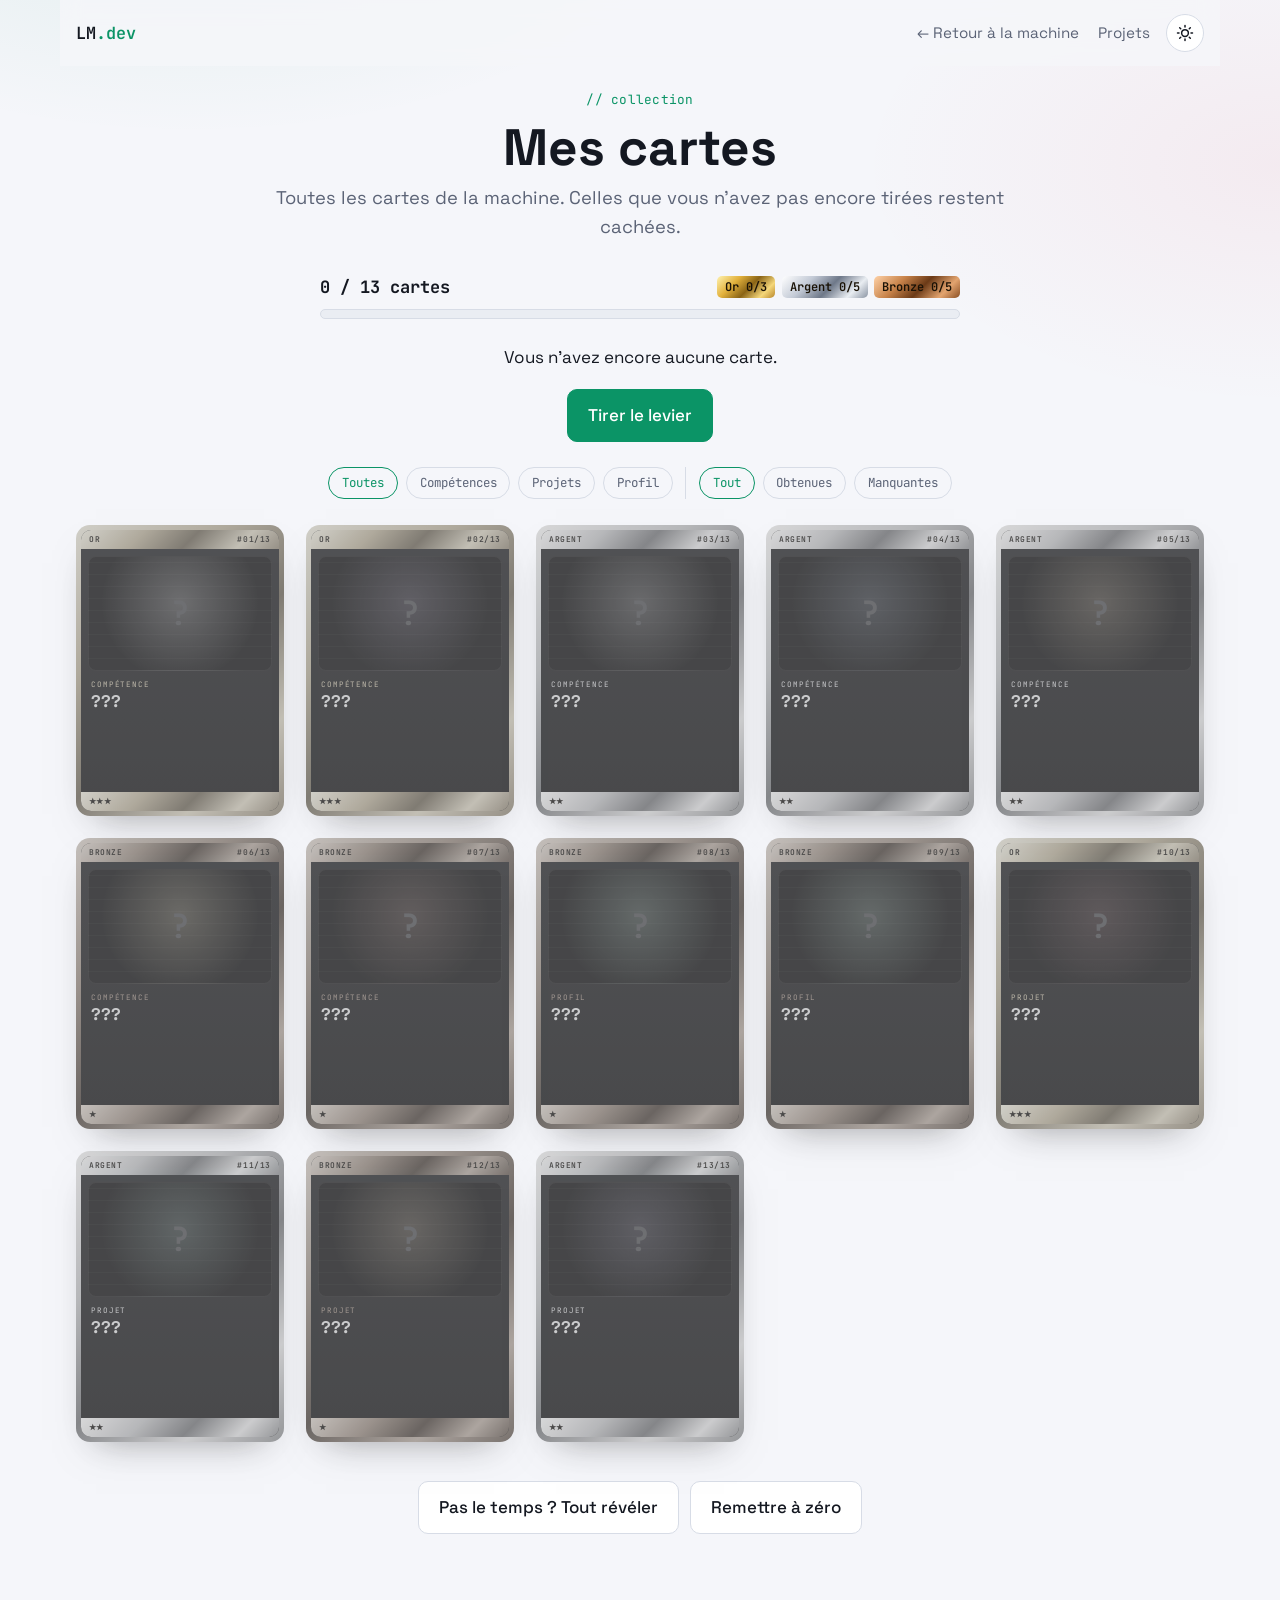
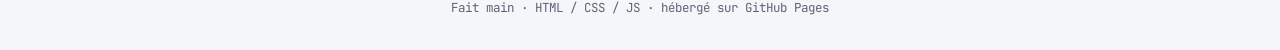
==== collection.html @ ea968199 "Template portfolio La base du site avec le système de machine à sous intégré" ====
<!doctype html>
<html lang="fr">
<head>
  <meta charset="utf-8">
  <meta name="viewport" content="width=device-width, initial-scale=1">
  <title>Collection · Louis Morvan</title>
  <meta name="description" content="Les cartes obtenues avec la machine du portfolio de Louis Morvan.">
  <link rel="preconnect" href="https://fonts.googleapis.com">
  <link rel="preconnect" href="https://fonts.gstatic.com" crossorigin>
  <link href="https://fonts.googleapis.com/css2?family=JetBrains+Mono:wght@400;600&family=Space+Grotesk:wght@400;500;700&display=swap" rel="stylesheet">
  <link rel="stylesheet" href="css/style.css">
  <script src="js/theme.js"></script>
</head>
<body>
  <header class="topbar">
    <a class="brand" href="index.html">LM<span>.dev</span></a>
    <div class="top-right">
      <nav>
        <a href="index.html">← Retour à la machine</a>
        <a href="index.html#projets">Projets</a>
      </nav>
      <button class="theme-toggle" id="themeToggle" type="button" aria-label="Changer de thème">
        <svg class="moon" viewBox="0 0 24 24" fill="none" stroke="currentColor" stroke-width="2" stroke-linecap="round" stroke-linejoin="round" aria-hidden="true"><path d="M21 12.8A9 9 0 1 1 11.2 3a7 7 0 0 0 9.8 9.8z"/></svg>
        <svg class="sun" viewBox="0 0 24 24" fill="none" stroke="currentColor" stroke-width="2" stroke-linecap="round" aria-hidden="true"><circle cx="12" cy="12" r="4.5"/><path d="M12 2v2M12 20v2M4.9 4.9l1.4 1.4M17.7 17.7l1.4 1.4M2 12h2M20 12h2M4.9 19.1l1.4-1.4M17.7 6.3l1.4-1.4"/></svg>
      </button>
    </div>
  </header>

  <main class="wrap collection" id="collectionRoot">
    <div class="p-head">
      <p class="label">// collection</p>
      <h1>Mes cartes</h1>
      <p class="tagline">Toutes les cartes de la machine. Celles que vous n'avez pas encore tirées restent cachées.</p>
    </div>

    <div class="col-progress">
      <div class="col-progress-top">
        <b id="colProgress" class="mono">0 / 0 cartes</b>
        <span id="colRarity" class="col-rarity"></span>
      </div>
      <div class="col-track"><div class="col-bar" id="colBar"></div></div>
    </div>

    <div class="col-empty" id="colEmpty" hidden>
      <p>Vous n'avez encore aucune carte.</p>
      <a class="btn primary" href="index.html">Tirer le levier</a>
    </div>

    <div class="filters" id="colFilters" role="group" aria-label="Filtrer les cartes">
      <button class="chip" type="button" data-group="kind" data-v="all" aria-pressed="true">Toutes</button>
      <button class="chip" type="button" data-group="kind" data-v="skill" aria-pressed="false">Compétences</button>
      <button class="chip" type="button" data-group="kind" data-v="project" aria-pressed="false">Projets</button>
      <button class="chip" type="button" data-group="kind" data-v="profile" aria-pressed="false">Profil</button>
      <span class="filter-sep" aria-hidden="true"></span>
      <button class="chip" type="button" data-group="own" data-v="all" aria-pressed="true">Tout</button>
      <button class="chip" type="button" data-group="own" data-v="owned" aria-pressed="false">Obtenues</button>
      <button class="chip" type="button" data-group="own" data-v="missing" aria-pressed="false">Manquantes</button>
    </div>

    <div class="tgrid" id="colGrid"></div>

    <div class="col-tools">
      <button class="btn" type="button" id="btnUnlock">Pas le temps ? Tout révéler</button>
      <button class="btn" type="button" id="btnReset">Remettre à zéro</button>
    </div>
  </main>

  <footer class="footer mono muted">Fait main · HTML / CSS / JS · hébergé sur GitHub Pages</footer>

  <script src="js/data.js"></script>
  <script src="js/cards.js"></script>
</body>
</html>
---- css/style.css ----
:root {
  --bg: #0d0f14;
  --bg-2: #141821;
  --panel: #181d28;
  --line: #262d3b;
  --text: #e8ebf2;
  --muted: #8b93a7;
  --text-2: #c9cfdc;
  --accent: #5ef0b5;
  --on-accent: #062317;
  --accent-2: #ff5d73;
  --edu: #6aa8ff;
  --pro: #ffb84d;
  --topbar: rgba(13, 15, 20, .82);
  --glow-1: rgba(94, 240, 181, .08);
  --glow-2: rgba(255, 93, 115, .06);
  --placeholder: #2a3142;
  color-scheme: dark;
  --radius: 14px;
  --max: 1160px;
  --font: "Space Grotesk", system-ui, sans-serif;
  --mono: "JetBrains Mono", ui-monospace, monospace;
}

* { box-sizing: border-box; }
html { scroll-behavior: smooth; }
body {
  margin: 0;
  background:
    radial-gradient(900px 500px at 15% -10%, var(--glow-1), transparent 60%),
    radial-gradient(700px 400px at 100% 10%, var(--glow-2), transparent 60%),
    var(--bg);
  color: var(--text);
  font-family: var(--font);
  font-size: 17px;
  line-height: 1.6;
  -webkit-font-smoothing: antialiased;
  transition: background-color .3s, color .3s;
}
a { color: inherit; }
img { max-width: 100%; display: block; }
button { font: inherit; }
code, kbd { font-family: var(--mono); font-size: .85em; background: var(--bg-2); border: 1px solid var(--line); border-radius: 5px; padding: 0 .35em; }

.mono { font-family: var(--mono); }
.muted { color: var(--muted); }
.accent { color: var(--accent); }
.label { font-family: var(--mono); font-size: .8rem; color: var(--accent); margin: 0 0 .6rem; letter-spacing: .02em; }

/* ---------- Layout ---------- */
.wrap { max-width: var(--max); margin: 0 auto; padding: 0 16px; }
.topbar {
  position: sticky; top: 0; z-index: 20;
  display: flex; align-items: center; justify-content: space-between; gap: 1rem;
  max-width: var(--max); margin: 0 auto; padding: 14px 16px;
  background: var(--topbar); backdrop-filter: blur(10px);
}
.brand { font-family: var(--mono); font-weight: 600; text-decoration: none; font-size: 1.05rem; }
.brand span { color: var(--accent); }
.topbar nav { display: flex; gap: 1.2rem; flex-wrap: wrap; }
.topbar nav a { text-decoration: none; color: var(--muted); font-size: .95rem; }
.topbar nav a:hover { color: var(--text); }

.section { padding: 72px 0 8px; }
.section-title { font-size: clamp(1.6rem, 3vw, 2.2rem); margin: 0 0 1.6rem; text-align: center; }
.section-title .mono { color: var(--accent); font-size: .55em; vertical-align: middle; margin-right: .5em; }

/* ---------- Buttons ---------- */
.btn {
  display: inline-flex; align-items: center; justify-content: center; gap: .5rem;
  padding: .75rem 1.25rem; border-radius: 10px; border: 1px solid var(--line);
  background: var(--panel); color: var(--text); text-decoration: none; font-weight: 500;
  transition: transform .15s, border-color .15s, background .15s;
}
.btn:hover { transform: translateY(-2px); border-color: var(--accent); }
.btn.primary { background: var(--accent); color: var(--on-accent); border-color: var(--accent); }
.btn.full { width: 100%; }
.chip {
  font-family: var(--mono); font-size: .78rem; color: var(--muted);
  background: transparent; border: 1px solid var(--line); border-radius: 999px;
  padding: .3rem .8rem; cursor: pointer;
}
.chip:hover, .chip[aria-pressed="true"], .chip[aria-expanded="true"] { color: var(--accent); border-color: var(--accent); }

/* ---------- Hero ---------- */
.hero {
  display: grid; grid-template-columns: minmax(0, 1.15fr) minmax(0, 1fr);
  gap: 48px; align-items: center; padding: 40px 0 24px;
}
.game-bar { display: flex; justify-content: space-between; align-items: center; gap: .8rem; margin-top: .9rem; flex-wrap: wrap; font-size: .78rem; }
.game-buttons { display: flex; gap: .5rem; }
.game-buttons a.chip { text-decoration: none; }
.how { margin-top: .8rem; background: var(--panel); border: 1px solid var(--line); border-radius: var(--radius); padding: 1rem 1.2rem; font-size: .92rem; }
.how ul { margin: 0; padding-left: 1.1rem; }
.how li { margin: .25rem 0; }
.how .odds { list-style: none; padding: 0; display: flex; gap: 1rem; flex-wrap: wrap; font-family: var(--mono); font-size: .82rem; }

.intro h1 { font-size: clamp(2rem, 4.4vw, 3.3rem); line-height: 1.1; margin: 0 0 1rem; letter-spacing: -.02em; }
.intro .lead { font-size: 1.15rem; }
.intro p { color: var(--text-2); }
.intro b { color: var(--text); }
.cta { display: flex; gap: .8rem; flex-wrap: wrap; margin: 1.6rem 0; }
.tags { list-style: none; padding: 0; margin: 0; display: flex; flex-wrap: wrap; gap: .5rem; }
.tags li { font-family: var(--mono); font-size: .78rem; padding: .25rem .65rem; border: 1px solid var(--line); border-radius: 999px; color: var(--muted); }

/* ---------- Projects ---------- */
.filters { display: flex; justify-content: center; flex-wrap: wrap; gap: .5rem; margin-bottom: 1.6rem; }
.cards { display: grid; grid-template-columns: repeat(auto-fill, minmax(260px, 1fr)); gap: 20px; }
.card {
  --c: var(--accent);
  position: relative; display: flex; flex-direction: column;
  background: var(--panel); border: 1px solid var(--line); border-radius: var(--radius);
  overflow: hidden; text-decoration: none; transition: transform .2s, border-color .2s, box-shadow .2s;
}
.card:hover, .card:focus-visible { transform: translateY(-4px); border-color: var(--c); box-shadow: 0 20px 50px -25px var(--c); outline: none; }
.card .cover { aspect-ratio: 16 / 9; background: var(--bg-2); position: relative; overflow: hidden; }
.card .cover img { width: 100%; height: 100%; object-fit: cover; }
.cover-gen { width: 100%; height: 100%; display: grid; place-items: center; font-family: var(--mono); font-size: 2.4rem; font-weight: 600; color: var(--c);
  background: radial-gradient(circle at 30% 30%, color-mix(in srgb, var(--c) 25%, transparent), transparent 60%),
              repeating-linear-gradient(0deg, transparent 0 23px, rgba(255,255,255,.04) 23px 24px),
              repeating-linear-gradient(90deg, transparent 0 23px, rgba(255,255,255,.04) 23px 24px), var(--bg-2); }
.card .body { padding: 1rem 1.1rem 1.2rem; display: flex; flex-direction: column; gap: .35rem; flex: 1; }
.card h3 { margin: 0; font-size: 1.2rem; }
.card p { margin: 0; color: var(--muted); font-size: .93rem; }
.card .meta { display: flex; flex-wrap: wrap; gap: .4rem; margin-top: auto; padding-top: .7rem; }
.card .meta span { font-family: var(--mono); font-size: .72rem; padding: .15rem .5rem; border-radius: 6px; background: var(--bg-2); color: var(--muted); }
.card .meta span:first-child { color: var(--c); }
.card .arrow { position: absolute; top: .8rem; right: .8rem; font-family: var(--mono); background: rgba(0,0,0,.55); padding: .1rem .5rem; border-radius: 6px; opacity: 0; transition: opacity .2s; }
.card:hover .arrow { opacity: 1; }

/* ---------- About ---------- */
.about { display: grid; grid-template-columns: minmax(0, 1fr) minmax(0, 1.7fr); gap: 40px; align-items: start; }
.about-main { display: grid; gap: 1.4rem; }
.about-photo { margin: 0; aspect-ratio: 4 / 5; border-radius: var(--radius); overflow: hidden; position: relative;
  border: 1px solid var(--line); background: var(--panel);
  box-shadow: 0 0 0 1px rgba(94, 240, 181, .06), 0 30px 70px -35px rgba(94, 240, 181, .35); }
.about-photo img { width: 100%; height: 100%; object-fit: cover; }
.photo-placeholder { position: absolute; inset: 0; display: flex; flex-direction: column; align-items: center; justify-content: center; gap: .4rem;
  font-size: .8rem; color: var(--accent);
  background: repeating-linear-gradient(45deg, transparent 0 14px, rgba(255,255,255,.025) 14px 28px), var(--bg-2);
  outline: 2px dashed var(--line); outline-offset: -12px; border-radius: inherit; }
.photo-placeholder svg { width: 42%; fill: var(--placeholder); margin-bottom: .6rem; }
.about-text p { margin: 0 0 1rem; color: var(--text-2); }
.about-card { background: var(--panel); border: 1px solid var(--line); border-radius: var(--radius); padding: 1.3rem; }
.stats { margin: 0 0 1.2rem; display: grid; gap: .6rem; }
.stats div { display: flex; justify-content: space-between; gap: 1rem; border-bottom: 1px dashed var(--line); padding-bottom: .5rem; font-size: .93rem; }
.stats dt { color: var(--muted); }
.stats dd { margin: 0; text-align: right; }

/* ---------- Timeline ---------- */
.timeline-legend { display: flex; justify-content: center; gap: 1.4rem; font-size: .8rem; color: var(--muted); margin-bottom: 1.8rem; }
.dot { display: inline-block; width: 10px; height: 10px; border-radius: 50%; margin-right: .35rem; vertical-align: middle; }
.dot.edu { background: var(--edu); } .dot.pro { background: var(--pro); }
.timeline { list-style: none; margin: 0 auto; padding: 0; position: relative; max-width: 900px; }
.timeline::before { content: ""; position: absolute; left: 50%; top: 0; bottom: 0; width: 2px; background: var(--line); transform: translateX(-50%); }
.tl-item { position: relative; width: 50%; padding: 0 36px 36px; }
.tl-item:nth-child(odd) { left: 0; text-align: right; }
.tl-item:nth-child(even) { left: 50%; }
.tl-item::after { content: ""; position: absolute; top: 6px; width: 14px; height: 14px; border-radius: 50%; background: var(--bg); border: 3px solid var(--edu); }
.tl-item.pro::after { border-color: var(--pro); }
.tl-item:nth-child(odd)::after { right: -10px; }
.tl-item:nth-child(even)::after { left: -10px; }
.tl-item .date { font-family: var(--mono); font-size: .78rem; color: var(--edu); }
.tl-item.pro .date { color: var(--pro); }
.tl-item h3 { margin: .15rem 0 0; font-size: 1.12rem; }
.tl-item .place { color: var(--muted); font-size: .9rem; }
.tl-item p { margin: .4rem 0 0; font-size: .93rem; color: var(--text-2); }
.tl-item { opacity: 0; transform: translateY(16px); transition: opacity .5s, transform .5s; }
.tl-item.in { opacity: 1; transform: none; }

/* ---------- Contact / footer ---------- */
.contact { text-align: center; }
.links { display: flex; justify-content: center; flex-wrap: wrap; gap: .7rem; margin-top: 1rem; }
.footer { text-align: center; padding: 64px 16px 32px; font-size: .78rem; }

/* ---------- Project page (style Inspector) ---------- */
.project-page { padding-top: 24px; }
.p-head { text-align: center; max-width: 760px; margin: 0 auto 2rem; }
.p-head h1 { font-size: clamp(2rem, 5vw, 3.2rem); margin: .2rem 0 .4rem; line-height: 1.1; }
.p-head .tagline { color: var(--muted); font-size: 1.15rem; margin: 0; }
.p-grid { display: grid; grid-template-columns: minmax(0, 1.7fr) minmax(0, 1fr); gap: 28px; align-items: start; }
.media { border-radius: var(--radius); overflow: hidden; border: 1px solid var(--line); background: var(--bg-2); aspect-ratio: 16 / 9; position: relative; }
.media iframe { width: 100%; height: 100%; border: 0; display: block; }
.yt-lite { all: unset; cursor: pointer; position: absolute; inset: 0; background-size: cover; background-position: center; display: grid; place-items: center; }
.yt-lite::after { content: "▶"; width: 72px; height: 50px; border-radius: 12px; background: rgba(0,0,0,.7); color: #fff; display: grid; place-items: center; font-size: 1.4rem; }
.yt-lite:hover::after { background: #e62117; }
.media .empty { position: absolute; inset: 0; display: grid; place-items: center; color: var(--muted); font-family: var(--mono); font-size: .85rem; text-align: center; padding: 1rem; }
.block { margin-top: 2rem; }
.block h2 { font-size: 1.3rem; margin: 0 0 .8rem; }
.block ul { padding-left: 1.2rem; margin: 0; }
.block li { margin: .35rem 0; color: var(--text-2); }
.challenge { background: var(--panel); border: 1px solid var(--line); border-left: 3px solid var(--c, var(--accent)); border-radius: 10px; padding: .9rem 1.1rem; margin-bottom: .8rem; }
.challenge h3 { margin: 0 0 .3rem; font-size: 1rem; }
.challenge p { margin: 0; color: var(--text-2); font-size: .95rem; }
.itch-embed { width: 100%; max-width: 552px; height: 167px; border: 0; border-radius: 10px; }

.inspector { position: sticky; top: 76px; background: var(--panel); border: 1px solid var(--line); border-radius: var(--radius); overflow: hidden; font-size: .88rem; }
.inspector header { display: flex; align-items: center; gap: .5rem; padding: .6rem .9rem; background: var(--bg-2); border-bottom: 1px solid var(--line); font-family: var(--mono); font-size: .78rem; color: var(--muted); }
.inspector header b { color: var(--text); }
.comp { border-bottom: 1px solid var(--line); }
.comp summary { list-style: none; cursor: pointer; padding: .55rem .9rem; font-family: var(--mono); font-size: .8rem; font-weight: 600; display: flex; gap: .5rem; align-items: center; }
.comp summary::-webkit-details-marker { display: none; }
.comp summary::before { content: "▸"; color: var(--muted); transition: transform .15s; }
.comp[open] summary::before { transform: rotate(90deg); }
.comp summary i { width: 10px; height: 10px; border-radius: 2px; background: var(--c, var(--accent)); }
.field { display: grid; grid-template-columns: 42% 1fr; gap: .5rem; padding: .3rem .9rem .3rem 1.9rem; align-items: center; }
.field span:first-child { color: var(--muted); }
.field span:last-child { background: var(--bg); border: 1px solid var(--line); border-radius: 5px; padding: .15rem .5rem; overflow-wrap: anywhere; }
.comp .pad { height: .4rem; }
.inspector .actions { padding: .9rem; display: grid; gap: .5rem; }
.p-nav { display: flex; justify-content: space-between; gap: 1rem; margin-top: 3rem; flex-wrap: wrap; }

/* ---------- Responsive ---------- */
@media (max-width: 900px) {
  .hero, .about, .p-grid { grid-template-columns: 1fr; }
  .hero { gap: 28px; padding-top: 16px; }
  .intro { text-align: center; }
  .cta, .tags { justify-content: center; }
  .inspector { position: static; }
}
@media (max-width: 640px) {
  .topbar nav { gap: .8rem; }
  .topbar nav a { font-size: .85rem; }
  .timeline::before { left: 10px; }
  .tl-item, .tl-item:nth-child(even), .tl-item:nth-child(odd) { width: 100%; left: 0; text-align: left; padding: 0 0 28px 32px; }
  .tl-item:nth-child(odd)::after, .tl-item:nth-child(even)::after { left: 0; right: auto; }
}
@media (prefers-reduced-motion: reduce) {
  html { scroll-behavior: auto; }
  .tl-item { opacity: 1; transform: none; transition: none; }
}

/* =========================================================================
   MACHINE À SOUS
   ========================================================================= */
.slot-area { display: flex; align-items: center; justify-content: center; }
.machine {
  position: relative; flex: 1; max-width: 440px; cursor: pointer; user-select: none;
  background: linear-gradient(180deg, #1f2637, #121621 70%);
  border: 1px solid var(--line); border-radius: 26px 26px 16px 16px; padding: 14px 18px 0;
  box-shadow: inset 0 1px 0 rgba(255,255,255,.07), 0 30px 80px -30px rgba(94,240,181,.28);
  --light: var(--accent);
}
.m-lights { display: flex; justify-content: space-between; padding: 0 8px; }
.m-lights i { width: 8px; height: 8px; border-radius: 50%; background: #343b4c; animation: blink 1.4s infinite; animation-delay: calc(var(--i) * .1s); }
.machine.busy .m-lights i { animation-duration: .35s; }
@keyframes blink { 0%, 100% { background: #343b4c; box-shadow: none; } 50% { background: var(--light); box-shadow: 0 0 10px var(--light); } }
.m-title { text-align: center; margin: .5rem 0 .8rem; letter-spacing: .32em; font-size: .9rem; font-weight: 600; color: var(--light); text-shadow: 0 0 14px var(--light); }

.m-window {
  position: relative; display: grid; grid-template-columns: repeat(3, 1fr); gap: 8px; padding: 10px;
  background: #07080b; border: 1px solid var(--line); border-radius: 14px;
  box-shadow: inset 0 10px 24px rgba(0,0,0,.7); transition: box-shadow .3s;
}
.reel { height: 96px; overflow: hidden; border-radius: 9px; position: relative; background: linear-gradient(#0d1017, #1c2230 50%, #0d1017); }
.reel::after { content: ""; position: absolute; inset: 0; pointer-events: none; background: linear-gradient(rgba(0,0,0,.65), transparent 30%, transparent 70%, rgba(0,0,0,.65)); }
.reel.stopped { animation: bump .28s ease-out; }
@keyframes bump { 40% { transform: translateY(3px); } }
.strip { will-change: transform; }
.sym { height: 96px; display: grid; place-items: center; font-family: var(--mono); font-size: 2.6rem; font-weight: 600; color: #cfd6e4; }
.sym[data-s="7"] { color: #f5c84c; text-shadow: 0 0 16px rgba(245,200,76,.5); }
.sym[data-s="★"] { color: #e6ebf3; }
.sym[data-s="◆"] { color: #d98b4f; }
.sym[data-s="♥"] { color: var(--accent-2); }
.sym[data-s="●"] { color: var(--accent); }
.sym[data-s="♣"] { color: var(--edu); }
.sym[data-s="{ }"] { color: var(--muted); font-size: 2rem; }
.payline { position: absolute; left: 4px; right: 4px; top: 50%; height: 2px; background: rgba(255,93,115,.35); pointer-events: none; }

.machine.win-gold   { --light: #f5c84c; }
.machine.win-silver { --light: #dfe5ee; }
.machine.win-bronze { --light: #d98b4f; }
.machine[class*="win-"] .m-window { box-shadow: inset 0 10px 24px rgba(0,0,0,.7), 0 0 0 2px var(--light), 0 0 34px -4px var(--light); }

.m-info { display: flex; justify-content: space-between; gap: 1rem; font-size: .8rem; color: var(--muted); padding: .7rem .2rem .2rem; }
.m-info #slotMsg { color: var(--text); }
.m-info b { color: var(--light); font-weight: 600; }

.m-slot { position: relative; height: 80px; }
.m-mouth { position: absolute; left: 50%; top: 12px; width: 120px; height: 12px; transform: translateX(-50%); border-radius: 8px; background: #000; box-shadow: inset 0 3px 6px rgba(0,0,0,.9), 0 1px 0 rgba(255,255,255,.08); z-index: 2; }
.eject-clip { position: absolute; left: 50%; top: 18px; width: 64px; height: 62px; transform: translateX(-50%); overflow: hidden; }
.card-eject {
  width: 100%; height: 72px; border-radius: 6px; border: 2px solid var(--rar, var(--line));
  background: repeating-linear-gradient(45deg, #1d2333 0 6px, #151a25 6px 12px);
  transform: translateY(-100%); transition: transform .65s cubic-bezier(.2,.9,.3,1.25);
}
.card-eject.out { transform: translateY(-16%); }

/* Levier */
.lever { position: relative; width: 48px; height: 240px; flex: none; margin-left: -2px; }
.lever-base { position: absolute; left: 0; top: 50%; width: 26px; height: 60px; transform: translateY(-50%); border-radius: 0 10px 10px 0; background: linear-gradient(90deg, #2a3142, #3b4458); border: 1px solid var(--line); border-left: 0; }
.lever-stick { position: absolute; left: 50%; width: 8px; margin-left: -4px; border-radius: 4px; background: linear-gradient(90deg, #9aa3b5, #e8ebf2 45%, #6d7689); }
.lever-ball {
  position: absolute; left: 50%; top: 0; width: 40px; height: 40px; margin-left: -20px; padding: 0;
  border-radius: 50%; border: 0; cursor: grab; touch-action: none;
  background: radial-gradient(circle at 35% 30%, #ffb3be, var(--accent-2) 45%, #8f1f33);
  box-shadow: 0 6px 16px rgba(255,93,115,.35);
}
.lever-ball:active { cursor: grabbing; }
.lever-ball:focus-visible { outline: 3px solid var(--accent); outline-offset: 3px; }

/* =========================================================================
   CARTES
   ========================================================================= */
.r-gold   { --frame: linear-gradient(135deg, #fff3b0, #e2b13c 30%, #8a6416 55%, #f5d77a 80%, #b8862b); --rar: #f5c84c; }
.r-silver { --frame: linear-gradient(135deg, #ffffff, #c3cad6 30%, #6e7889 55%, #e9edf2 80%, #8a94a3); --rar: #dfe5ee; }
.r-bronze { --frame: linear-gradient(135deg, #ffd2a8, #c8834a 30%, #6b3a17 55%, #e3a46f 80%, #8a4f24); --rar: #d98b4f; }
.rc { font-family: var(--mono); font-size: .75rem; font-weight: 600; padding: .1rem .5rem; border-radius: 5px; background: var(--frame); color: #1a1206; }

.tcard {
  position: relative; display: block; aspect-ratio: 5 / 7; container-type: inline-size;
  padding: 5px; border-radius: 14px; background: var(--frame);
  color: var(--text); text-decoration: none; overflow: hidden;
  box-shadow: 0 18px 40px -20px rgba(0,0,0,.8);
  transition: transform .2s, box-shadow .2s;
}
.tc-inner { height: 100%; border-radius: 10px; overflow: hidden; display: flex; flex-direction: column; background: linear-gradient(180deg, #1b2130, #0f121a); }
.tc-band { display: flex; justify-content: space-between; gap: .5em; padding: 1.6cqi 4cqi; background: var(--frame); color: #1a1206; font-family: var(--mono); font-size: 4cqi; font-weight: 600; letter-spacing: .08em; text-transform: uppercase; }
.tc-band.bottom { margin-top: auto; text-transform: none; letter-spacing: .04em; }
.tc-art {
  aspect-ratio: 16 / 10; margin: 3.5cqi 3.5cqi 0; border-radius: 8px; overflow: hidden; display: grid; place-items: center;
  border: 1px solid rgba(255,255,255,.07);
  background: radial-gradient(circle at 50% 40%, color-mix(in srgb, var(--c) 30%, transparent), transparent 70%),
              repeating-linear-gradient(0deg, transparent 0 11px, rgba(255,255,255,.03) 11px 12px), #0b0d13;
}
.tc-art img { width: 100%; height: 100%; object-fit: contain; padding: 10%; }
.tcard.is-project .tc-art img { object-fit: cover; padding: 0; }
.tc-glyph { font-family: var(--mono); font-weight: 600; font-size: 17cqi; color: var(--c); text-shadow: 0 0 24px color-mix(in srgb, var(--c) 50%, transparent); }
.tc-body { padding: 3.5cqi 5cqi 2cqi; display: flex; flex-direction: column; gap: 1.2cqi; min-height: 0; }
.tc-kind { font-family: var(--mono); font-size: 3.8cqi; color: var(--rar); text-transform: uppercase; letter-spacing: .12em; }
.tc-body h3 { margin: 0; font-size: 8.5cqi; line-height: 1.1; }
.tc-stat { margin: 0; font-size: 5.4cqi; font-weight: 600; color: var(--rar); }
.tc-text { margin: 0; font-size: 4.5cqi; line-height: 1.4; color: #b9c0cf; display: -webkit-box; -webkit-line-clamp: 4; -webkit-box-orient: vertical; overflow: hidden; }
.tc-shine {
  position: absolute; inset: 0; pointer-events: none; border-radius: 14px; mix-blend-mode: overlay;
  background: linear-gradient(115deg, transparent 35%, rgba(255,255,255,.55) 47%, transparent 58%);
  background-size: 260% 100%; animation: shine 3.2s infinite;
}
@keyframes shine { 0% { background-position: 140% 0; } 55%, 100% { background-position: -90% 0; } }
.tcard.locked { filter: grayscale(.75) brightness(.55); }
.tcard.locked .tc-glyph { color: #4a5266; text-shadow: none; }
.tcard[role="button"] { cursor: pointer; }
.tcard[role="button"]:hover, .tcard[role="button"]:focus-visible { transform: translateY(-6px) rotate(-1deg); box-shadow: 0 26px 50px -22px var(--rar); outline: none; }

/* Fenêtre de révélation */
.card-modal { position: fixed; inset: 0; z-index: 50; display: grid; place-items: center; padding: 16px; }
.card-modal[hidden] { display: none; }
.cm-backdrop { position: absolute; inset: 0; background: rgba(5,6,9,.82); backdrop-filter: blur(6px); }
.cm-content { position: relative; display: flex; flex-direction: column; align-items: center; gap: 1rem; width: min(360px, 100%); }
.cm-title { margin: 0; color: var(--rar); font-size: .85rem; letter-spacing: .1em; text-transform: uppercase; text-align: center; }
.cm-stage { position: relative; width: min(300px, 74vw, 52vh); perspective: 1200px; }
.cm-flip { position: relative; transform-style: preserve-3d; }
.cm-front { backface-visibility: hidden; }
.cm-back { position: absolute; inset: 0; transform: rotateY(180deg); backface-visibility: hidden; border-radius: 14px; border: 5px solid var(--rar);
  background: repeating-linear-gradient(45deg, #1d2333 0 10px, #151a25 10px 20px); display: grid; place-items: center; }
.cm-back::after { content: "LM"; font-family: var(--mono); font-weight: 600; font-size: 3rem; color: var(--accent); }
.card-modal.reveal .cm-flip.go { animation: flipIn 1s cubic-bezier(.2,.8,.2,1) both; }
.card-modal:not(.reveal) .cm-flip.go { animation: pop .25s ease-out both; }
@keyframes flipIn {
  0% { transform: translateY(60px) rotateY(180deg) scale(.5); }
  55% { transform: translateY(0) rotateY(-14deg) scale(1.05); }
  100% { transform: none; }
}
@keyframes pop { from { transform: scale(.9); opacity: 0; } }
.card-modal.reveal .cm-stage::before {
  content: ""; position: absolute; inset: -35%; pointer-events: none;
  background: radial-gradient(circle, color-mix(in srgb, var(--rar) 45%, transparent), transparent 62%);
  animation: glow 1.4s .35s both;
}
@keyframes glow { from { opacity: 0; transform: scale(.4); } }
.cm-burst { position: absolute; left: 50%; top: 50%; pointer-events: none; }
.cm-burst i { position: absolute; left: -2px; top: -20px; width: 4px; height: 40px; border-radius: 2px; background: var(--rar); opacity: 0; animation: ray 1s .5s ease-out both; }
@keyframes ray {
  0% { opacity: 0; transform: rotate(var(--a)) translateY(-70px) scaleY(.3); }
  30% { opacity: 1; }
  100% { opacity: 0; transform: rotate(var(--a)) translateY(calc(-230px - var(--d))) scaleY(1); }
}
.cm-actions { display: flex; gap: .6rem; flex-wrap: wrap; justify-content: center; }

/* Page collection */
.collection { padding-top: 24px; }
.col-progress { max-width: 640px; margin: 0 auto 1.6rem; }
.col-progress-top { display: flex; justify-content: space-between; align-items: center; gap: 1rem; flex-wrap: wrap; margin-bottom: .5rem; }
.col-rarity { display: flex; gap: .4rem; flex-wrap: wrap; }
.col-track { height: 10px; border-radius: 99px; background: var(--bg-2); border: 1px solid var(--line); overflow: hidden; }
.col-bar { height: 100%; width: 0; background: linear-gradient(90deg, #d98b4f, #dfe5ee, #f5c84c); transition: width .6s; }
.col-empty { text-align: center; margin-bottom: 1.6rem; }
.filter-sep { width: 1px; background: var(--line); margin: 0 .3rem; }
.tgrid { display: grid; grid-template-columns: repeat(auto-fill, minmax(190px, 1fr)); gap: 22px; }
.col-tools { display: flex; justify-content: center; gap: .7rem; flex-wrap: wrap; margin-top: 2.4rem; }

@media (max-width: 640px) {
  .tgrid { grid-template-columns: repeat(2, minmax(0, 1fr)); gap: 12px; }
  .reel, .sym { height: 80px; }
  .sym { font-size: 2.1rem; }
}
@media (prefers-reduced-motion: reduce) {
  .m-lights i, .tc-shine { animation: none; }
  .card-modal .cm-flip.go, .cm-burst i, .card-modal.reveal .cm-stage::before { animation-duration: .01s; animation-delay: 0s; }
}

@media (max-width: 900px) {
  .about-photo { width: 100%; max-width: 320px; margin: 0 auto; }
}

/* =========================================================================
   THÈME CLAIR (mode jour)
   ========================================================================= */
:root[data-theme="light"] {
  --bg: #f5f6fa;
  --bg-2: #eaedf3;
  --panel: #ffffff;
  --line: #d7dce6;
  --text: #141821;
  --text-2: #3a4254;
  --muted: #5b6376;
  --accent: #0b9466;
  --on-accent: #ffffff;
  --accent-2: #dc3450;
  --edu: #2d6bd0;
  --pro: #b8690a;
  --topbar: rgba(245, 246, 250, .86);
  --glow-1: rgba(11, 148, 102, .10);
  --glow-2: rgba(220, 52, 80, .06);
  --placeholder: #c6cdd9;
  color-scheme: light;
}
/* La machine et les cartes sont des "objets" : elles gardent leurs couleurs sombres dans les deux thèmes */
:root[data-theme="light"] .machine,
:root[data-theme="light"] .lever,
:root[data-theme="light"] .tcard,
:root[data-theme="light"] .cm-title {
  --bg-2: #141821; --panel: #181d28; --line: #262d3b;
  --text: #e8ebf2; --muted: #8b93a7; --accent: #5ef0b5;
}
:root[data-theme="light"] .machine:not([class*="win-"]) { --light: #5ef0b5; }
:root[data-theme="light"] .machine { box-shadow: inset 0 1px 0 rgba(255,255,255,.07), 0 30px 60px -28px rgba(20, 24, 33, .55); }
:root[data-theme="light"] .tcard { box-shadow: 0 18px 36px -20px rgba(20, 24, 33, .55); }
:root[data-theme="light"] .card:hover { box-shadow: 0 20px 50px -28px var(--c); }
:root[data-theme="light"] .tcard.locked { filter: grayscale(.8) brightness(.8) opacity(.75); }

/* Bouton jour / nuit */
.top-right { display: flex; align-items: center; gap: 1rem; }
.theme-toggle {
  flex: none; width: 38px; height: 38px; display: grid; place-items: center; padding: 0; cursor: pointer;
  border-radius: 50%; border: 1px solid var(--line); background: var(--panel); color: var(--text);
  transition: border-color .15s, transform .3s;
}
.theme-toggle:hover { border-color: var(--accent); color: var(--accent); }
.theme-toggle:focus-visible { outline: 2px solid var(--accent); outline-offset: 2px; }
.theme-toggle svg { width: 18px; height: 18px; }
.theme-toggle .sun { display: none; }
:root[data-theme="light"] .theme-toggle .sun { display: block; }
:root[data-theme="light"] .theme-toggle .moon { display: none; }
@media (max-width: 640px) { .top-right { gap: .6rem; } }
/* Couleurs de projet assombries pour rester lisibles sur fond clair */
:root[data-theme="light"] .card .meta span:first-child,
:root[data-theme="light"] .cover-gen { color: color-mix(in srgb, var(--c) 62%, #000); }
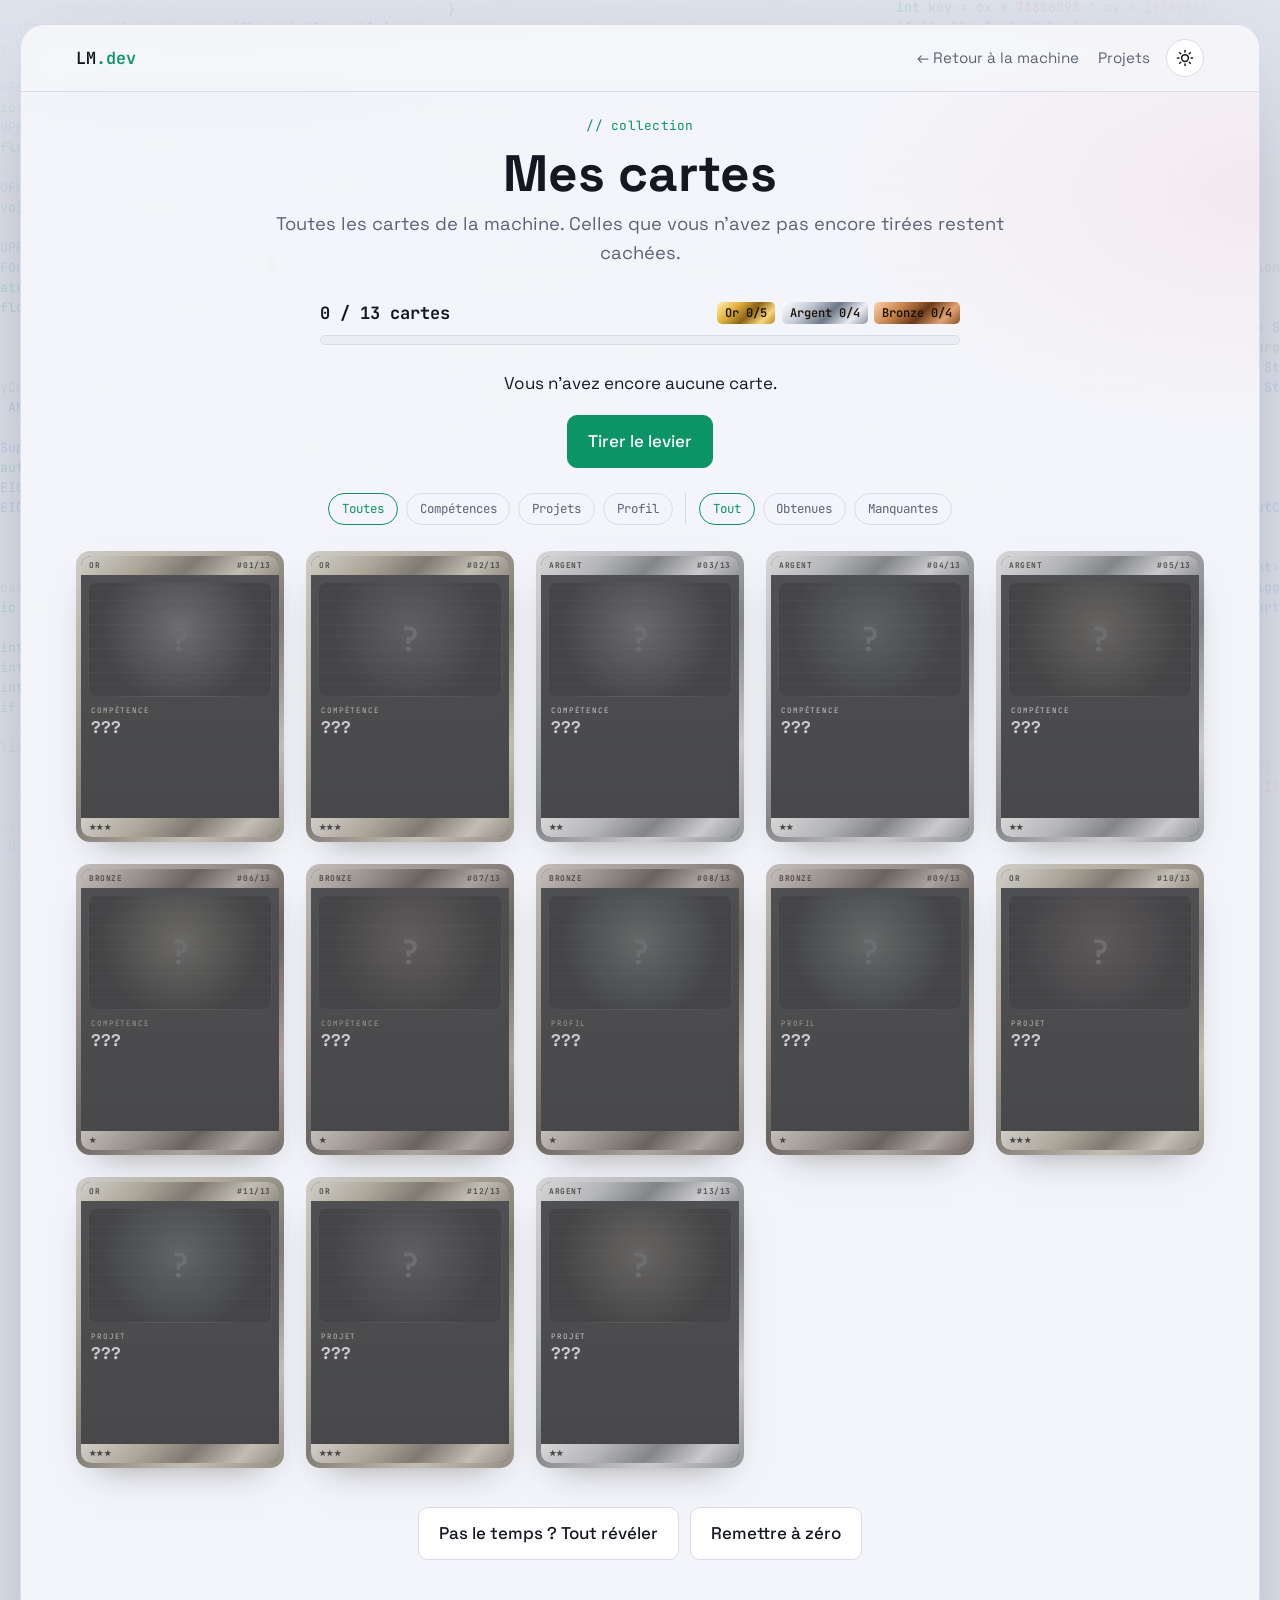
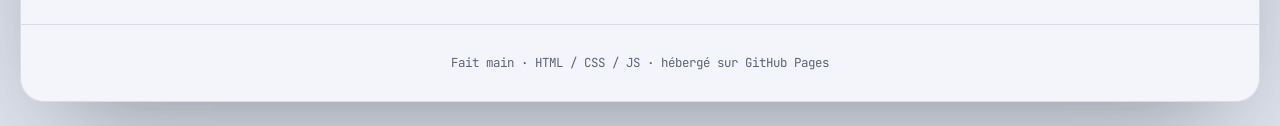
==== commit cb436baa: "Fix : mise en page" ====
--- a/collection.html
+++ b/collection.html
@@ -12,6 +12,7 @@
   <script src="js/theme.js"></script>
 </head>
 <body>
+  <div class="frame">
   <header class="topbar">
     <a class="brand" href="index.html">LM<span>.dev</span></a>
     <div class="top-right">
@@ -66,6 +67,9 @@
   </main>
 
   <footer class="footer mono muted">Fait main · HTML / CSS / JS · hébergé sur GitHub Pages</footer>
+  </div>
+
+  <script src="js/bg.js"></script>
 
   <script src="js/data.js"></script>
   <script src="js/cards.js"></script>
--- a/css/style.css
+++ b/css/style.css
@@ -15,6 +15,15 @@
   --glow-1: rgba(94, 240, 181, .08);
   --glow-2: rgba(255, 93, 115, .06);
   --placeholder: #2a3142;
+  --page-bg: #05060a;
+  --frame-bg: rgba(13, 15, 20, .96);
+  --frame-r: 24px;
+  --code-base: rgba(139, 147, 167, .20);
+  --code-kw: rgba(94, 240, 181, .30);
+  --code-type: rgba(106, 168, 255, .28);
+  --code-str: rgba(255, 184, 77, .28);
+  --code-com: rgba(139, 147, 167, .12);
+  --code-num: rgba(255, 93, 115, .28);
   color-scheme: dark;
   --radius: 14px;
   --max: 1160px;
@@ -24,12 +33,10 @@
 
 * { box-sizing: border-box; }
 html { scroll-behavior: smooth; }
+html { background: var(--page-bg); }
 body {
   margin: 0;
-  background:
-    radial-gradient(900px 500px at 15% -10%, var(--glow-1), transparent 60%),
-    radial-gradient(700px 400px at 100% 10%, var(--glow-2), transparent 60%),
-    var(--bg);
+  background: transparent;
   color: var(--text);
   font-family: var(--font);
   font-size: 17px;
@@ -52,8 +59,9 @@
 .topbar {
   position: sticky; top: 0; z-index: 20;
   display: flex; align-items: center; justify-content: space-between; gap: 1rem;
-  max-width: var(--max); margin: 0 auto; padding: 14px 16px;
+  padding: 14px max(16px, calc((100% - var(--max)) / 2 + 16px));
   background: var(--topbar); backdrop-filter: blur(10px);
+  border-bottom: 1px solid var(--line); border-radius: var(--frame-r) var(--frame-r) 0 0;
 }
 .brand { font-family: var(--mono); font-weight: 600; text-decoration: none; font-size: 1.05rem; }
 .brand span { color: var(--accent); }
@@ -423,6 +431,14 @@
   --glow-1: rgba(11, 148, 102, .10);
   --glow-2: rgba(220, 52, 80, .06);
   --placeholder: #c6cdd9;
+  --page-bg: #dde2ec;
+  --frame-bg: rgba(245, 246, 250, .96);
+  --code-base: rgba(60, 70, 92, .26);
+  --code-kw: rgba(11, 148, 102, .40);
+  --code-type: rgba(45, 107, 208, .36);
+  --code-str: rgba(184, 105, 10, .36);
+  --code-com: rgba(60, 70, 92, .16);
+  --code-num: rgba(220, 52, 80, .34);
   color-scheme: light;
 }
 /* La machine et les cartes sont des "objets" : elles gardent leurs couleurs sombres dans les deux thèmes */
@@ -456,3 +472,31 @@
 /* Couleurs de projet assombries pour rester lisibles sur fond clair */
 :root[data-theme="light"] .card .meta span:first-child,
 :root[data-theme="light"] .cover-gen { color: color-mix(in srgb, var(--c) 62%, #000); }
+
+/* =========================================================================
+   CADRE AU PREMIER PLAN + FOND ANIMÉ
+   ========================================================================= */
+#bg { position: fixed; inset: 0; z-index: 0; pointer-events: none; }
+/* vignette : le code s'efface vers les bords et derrière le cadre */
+body::after {
+  content: ""; position: fixed; inset: 0; z-index: 0; pointer-events: none;
+  background: radial-gradient(ellipse at center, transparent 35%, var(--page-bg) 100%);
+}
+.frame {
+  position: relative; z-index: 1;
+  max-width: 1240px; margin: 32px auto;
+  border: 1px solid var(--line); border-radius: var(--frame-r);
+  background:
+    radial-gradient(900px 500px at 15% -10%, var(--glow-1), transparent 60%),
+    radial-gradient(700px 400px at 100% 10%, var(--glow-2), transparent 60%),
+    var(--frame-bg);
+  backdrop-filter: blur(3px);
+  box-shadow: 0 0 0 1px rgba(94, 240, 181, .04), 0 50px 120px -40px rgba(0, 0, 0, .85);
+}
+:root[data-theme="light"] .frame { box-shadow: 0 40px 100px -40px rgba(20, 24, 33, .45); }
+.frame > .footer { border-top: 1px solid var(--line); margin-top: 64px; padding: 28px 16px; }
+@media (max-width: 1300px) { .frame { margin: 24px 20px; } }
+@media (max-width: 640px) {
+  :root { --frame-r: 16px; }
+  .frame { margin: 10px 8px; }
+}
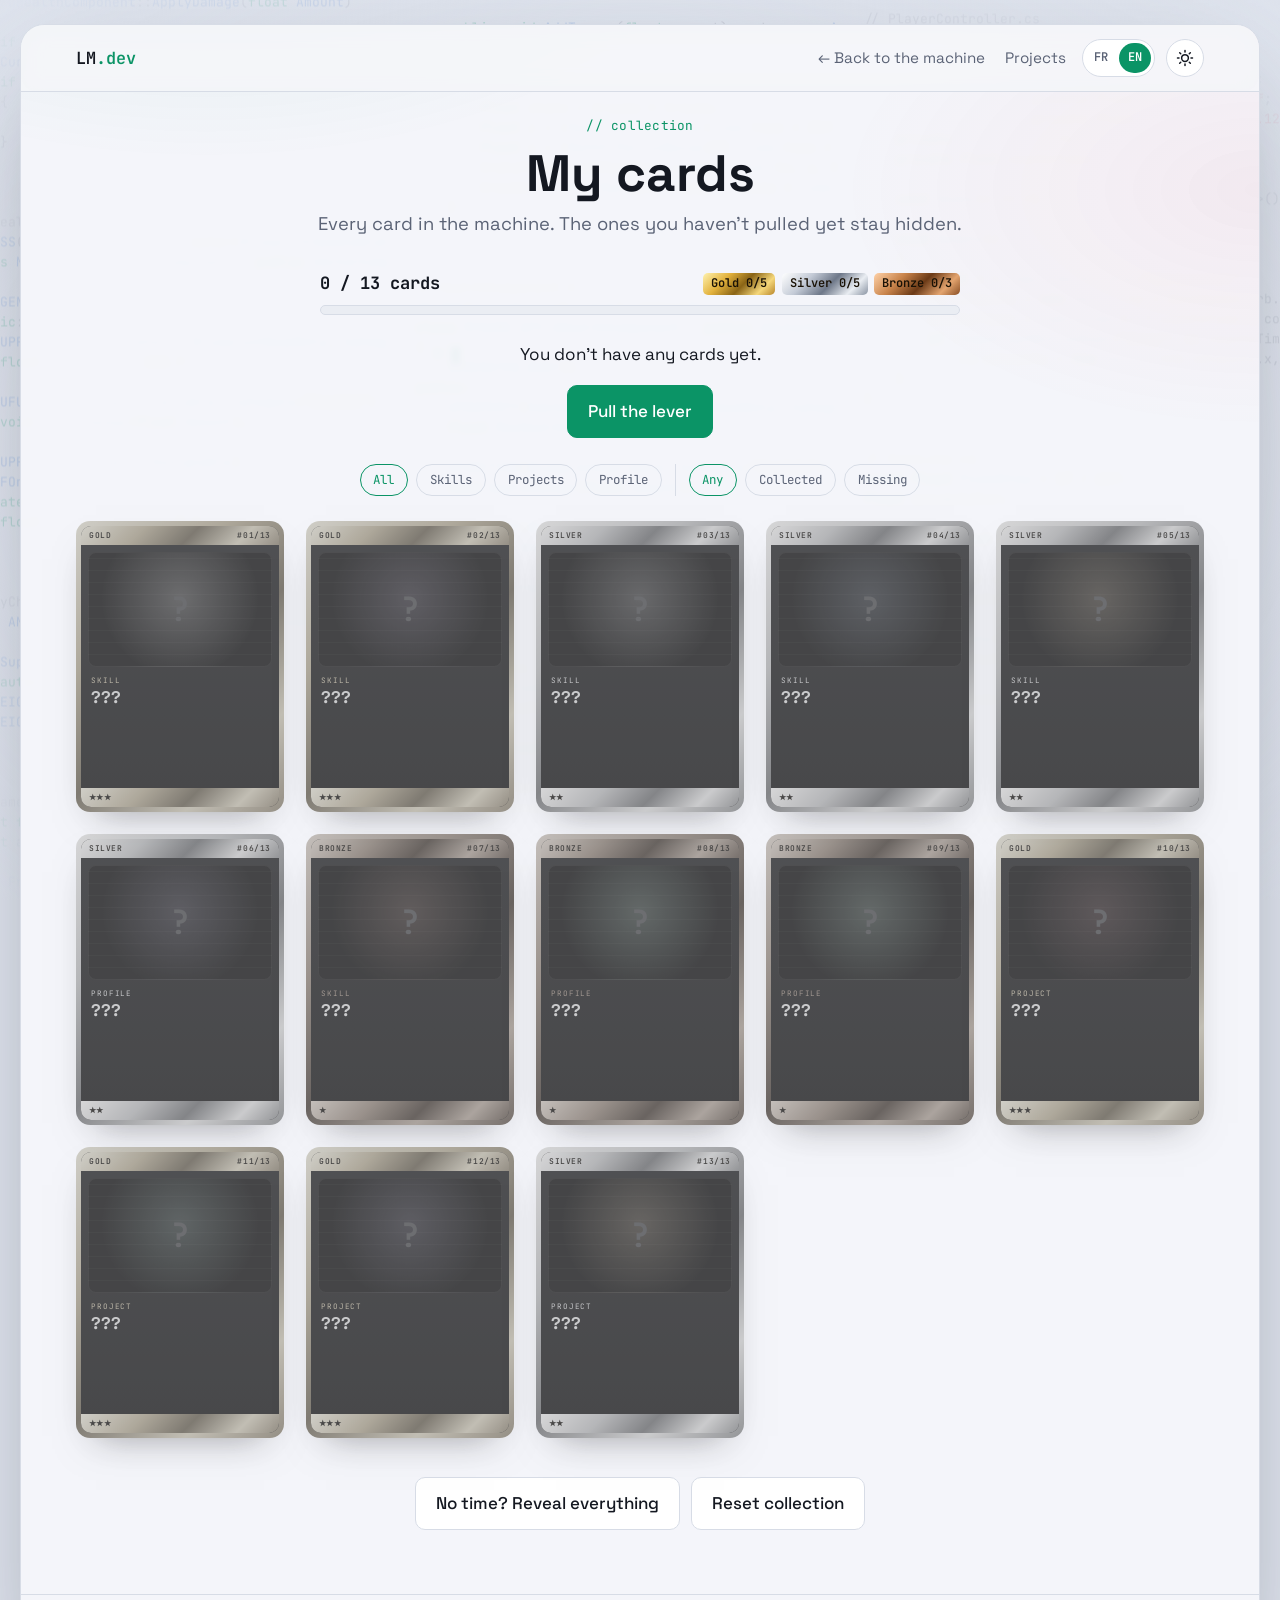
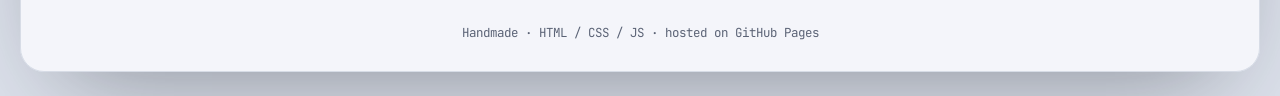
==== commit 14914816: "Ajout data + ajout english" ====
--- a/collection.html
+++ b/collection.html
@@ -1,5 +1,5 @@
 <!doctype html>
-<html lang="fr">
+<html lang="fr" data-title-key="meta.title.collection">
 <head>
   <meta charset="utf-8">
   <meta name="viewport" content="width=device-width, initial-scale=1">
@@ -10,6 +10,7 @@
   <link href="https://fonts.googleapis.com/css2?family=JetBrains+Mono:wght@400;600&family=Space+Grotesk:wght@400;500;700&display=swap" rel="stylesheet">
   <link rel="stylesheet" href="css/style.css">
   <script src="js/theme.js"></script>
+  <script src="js/i18n.js"></script>
 </head>
 <body>
   <div class="frame">
@@ -17,10 +18,13 @@
     <a class="brand" href="index.html">LM<span>.dev</span></a>
     <div class="top-right">
       <nav>
-        <a href="index.html">← Retour à la machine</a>
-        <a href="index.html#projets">Projets</a>
+        <a href="index.html" data-i18n="nav.backMachine">← Retour à la machine</a>
+        <a href="index.html#projets" data-i18n="nav.projects">Projets</a>
       </nav>
-      <button class="theme-toggle" id="themeToggle" type="button" aria-label="Changer de thème">
+      <button class="lang-toggle" id="langToggle" type="button" aria-label="Switch to English">
+        <span data-lang="fr">FR</span><span data-lang="en">EN</span>
+      </button>
+      <button class="theme-toggle" id="themeToggle" type="button" aria-label="Changer de thème" data-i18n-attr="aria-label:theme.label">
         <svg class="moon" viewBox="0 0 24 24" fill="none" stroke="currentColor" stroke-width="2" stroke-linecap="round" stroke-linejoin="round" aria-hidden="true"><path d="M21 12.8A9 9 0 1 1 11.2 3a7 7 0 0 0 9.8 9.8z"/></svg>
         <svg class="sun" viewBox="0 0 24 24" fill="none" stroke="currentColor" stroke-width="2" stroke-linecap="round" aria-hidden="true"><circle cx="12" cy="12" r="4.5"/><path d="M12 2v2M12 20v2M4.9 4.9l1.4 1.4M17.7 17.7l1.4 1.4M2 12h2M20 12h2M4.9 19.1l1.4-1.4M17.7 6.3l1.4-1.4"/></svg>
       </button>
@@ -29,9 +33,9 @@
 
   <main class="wrap collection" id="collectionRoot">
     <div class="p-head">
-      <p class="label">// collection</p>
-      <h1>Mes cartes</h1>
-      <p class="tagline">Toutes les cartes de la machine. Celles que vous n'avez pas encore tirées restent cachées.</p>
+      <p class="label" data-i18n="col.label">// collection</p>
+      <h1 data-i18n="col.title">Mes cartes</h1>
+      <p class="tagline" data-i18n="col.tagline">Toutes les cartes de la machine. Celles que vous n'avez pas encore tirées restent cachées.</p>
     </div>
 
     <div class="col-progress">
@@ -43,35 +47,37 @@
     </div>
 
     <div class="col-empty" id="colEmpty" hidden>
-      <p>Vous n'avez encore aucune carte.</p>
-      <a class="btn primary" href="index.html">Tirer le levier</a>
+      <p data-i18n="col.empty">Vous n'avez encore aucune carte.</p>
+      <a class="btn primary" href="index.html" data-i18n="col.pull">Tirer le levier</a>
     </div>
 
-    <div class="filters" id="colFilters" role="group" aria-label="Filtrer les cartes">
-      <button class="chip" type="button" data-group="kind" data-v="all" aria-pressed="true">Toutes</button>
-      <button class="chip" type="button" data-group="kind" data-v="skill" aria-pressed="false">Compétences</button>
-      <button class="chip" type="button" data-group="kind" data-v="project" aria-pressed="false">Projets</button>
-      <button class="chip" type="button" data-group="kind" data-v="profile" aria-pressed="false">Profil</button>
+    <div class="filters" id="colFilters" role="group" aria-label="Filtrer les cartes" data-i18n-attr="aria-label:col.filters">
+      <button class="chip" type="button" data-group="kind" data-v="all" aria-pressed="true" data-i18n="col.f.all">Toutes</button>
+      <button class="chip" type="button" data-group="kind" data-v="skill" aria-pressed="false" data-i18n="col.f.skills">Compétences</button>
+      <button class="chip" type="button" data-group="kind" data-v="project" aria-pressed="false" data-i18n="col.f.projects">Projets</button>
+      <button class="chip" type="button" data-group="kind" data-v="profile" aria-pressed="false" data-i18n="col.f.profile">Profil</button>
       <span class="filter-sep" aria-hidden="true"></span>
-      <button class="chip" type="button" data-group="own" data-v="all" aria-pressed="true">Tout</button>
-      <button class="chip" type="button" data-group="own" data-v="owned" aria-pressed="false">Obtenues</button>
-      <button class="chip" type="button" data-group="own" data-v="missing" aria-pressed="false">Manquantes</button>
+      <button class="chip" type="button" data-group="own" data-v="all" aria-pressed="true" data-i18n="col.f.any">Tout</button>
+      <button class="chip" type="button" data-group="own" data-v="owned" aria-pressed="false" data-i18n="col.f.owned">Obtenues</button>
+      <button class="chip" type="button" data-group="own" data-v="missing" aria-pressed="false" data-i18n="col.f.missing">Manquantes</button>
     </div>
 
     <div class="tgrid" id="colGrid"></div>
 
     <div class="col-tools">
-      <button class="btn" type="button" id="btnUnlock">Pas le temps ? Tout révéler</button>
-      <button class="btn" type="button" id="btnReset">Remettre à zéro</button>
+      <button class="btn" type="button" id="btnUnlock" data-i18n="col.unlock">Pas le temps ? Tout révéler</button>
+      <button class="btn" type="button" id="btnReset" data-i18n="col.reset">Remettre à zéro</button>
     </div>
   </main>
 
-  <footer class="footer mono muted">Fait main · HTML / CSS / JS · hébergé sur GitHub Pages</footer>
+  <footer class="footer mono muted" data-i18n="footer">Fait main · HTML / CSS / JS · hébergé sur GitHub Pages</footer>
   </div>
 
+  <script>I18N.applyStatic();</script>
   <script src="js/bg.js"></script>
 
   <script src="js/data.js"></script>
+  <script src="js/data.en.js"></script>
   <script src="js/cards.js"></script>
 </body>
 </html>
--- a/css/style.css
+++ b/css/style.css
@@ -500,3 +500,18 @@
   :root { --frame-r: 16px; }
   .frame { margin: 10px 8px; }
 }
+
+/* Bouton de langue FR / EN */
+.lang-toggle {
+  flex: none; display: inline-flex; align-items: center; height: 38px; padding: 3px; gap: 2px; cursor: pointer;
+  border-radius: 999px; border: 1px solid var(--line); background: var(--panel);
+  font-family: var(--mono); font-size: .75rem; font-weight: 600; color: var(--muted);
+  transition: border-color .15s;
+}
+.lang-toggle:hover { border-color: var(--accent); }
+.lang-toggle:focus-visible { outline: 2px solid var(--accent); outline-offset: 2px; }
+.lang-toggle span { padding: 0 .55rem; height: 100%; display: grid; place-items: center; border-radius: 999px; transition: background .15s, color .15s; }
+.lang-toggle span.on { background: var(--accent); color: var(--on-accent); }
+.top-right { gap: .7rem; }
+.top-right nav { margin-right: .3rem; }
+@media (max-width: 640px) { .lang-toggle span { padding: 0 .4rem; } }
